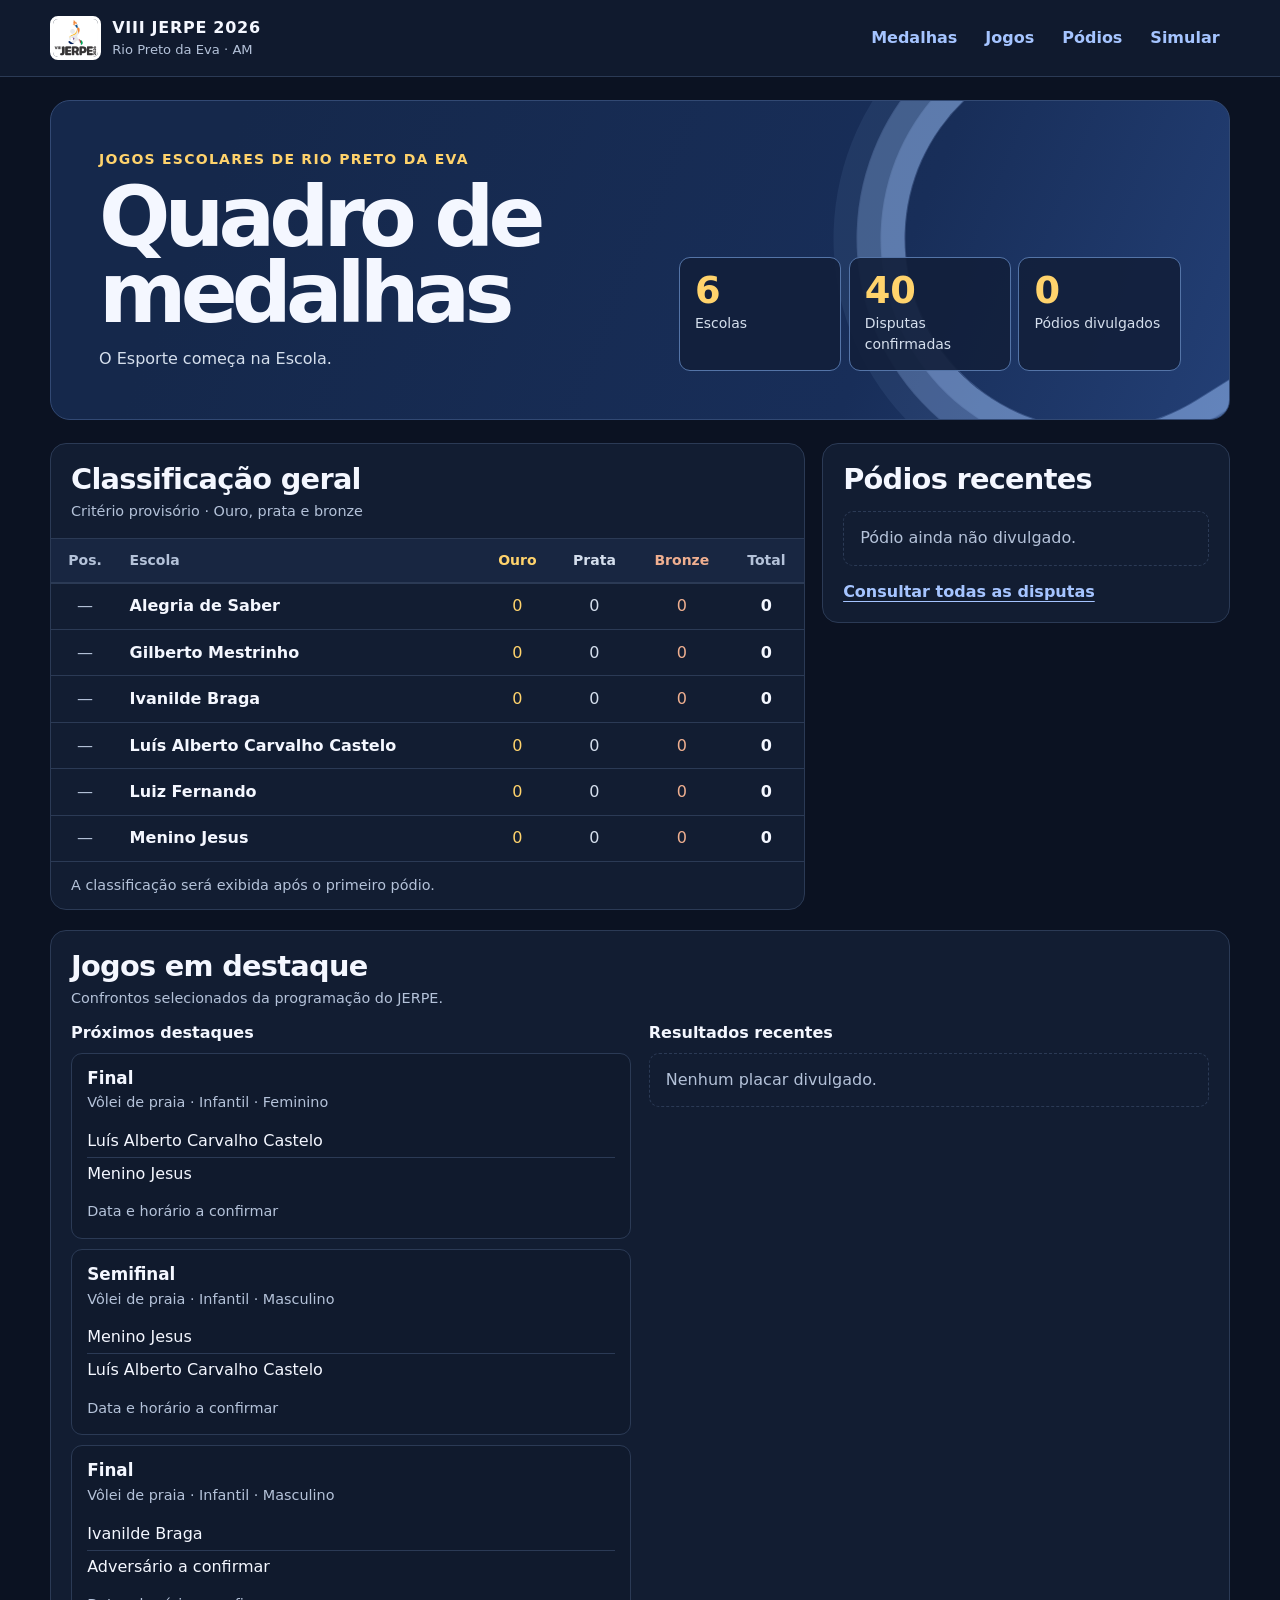
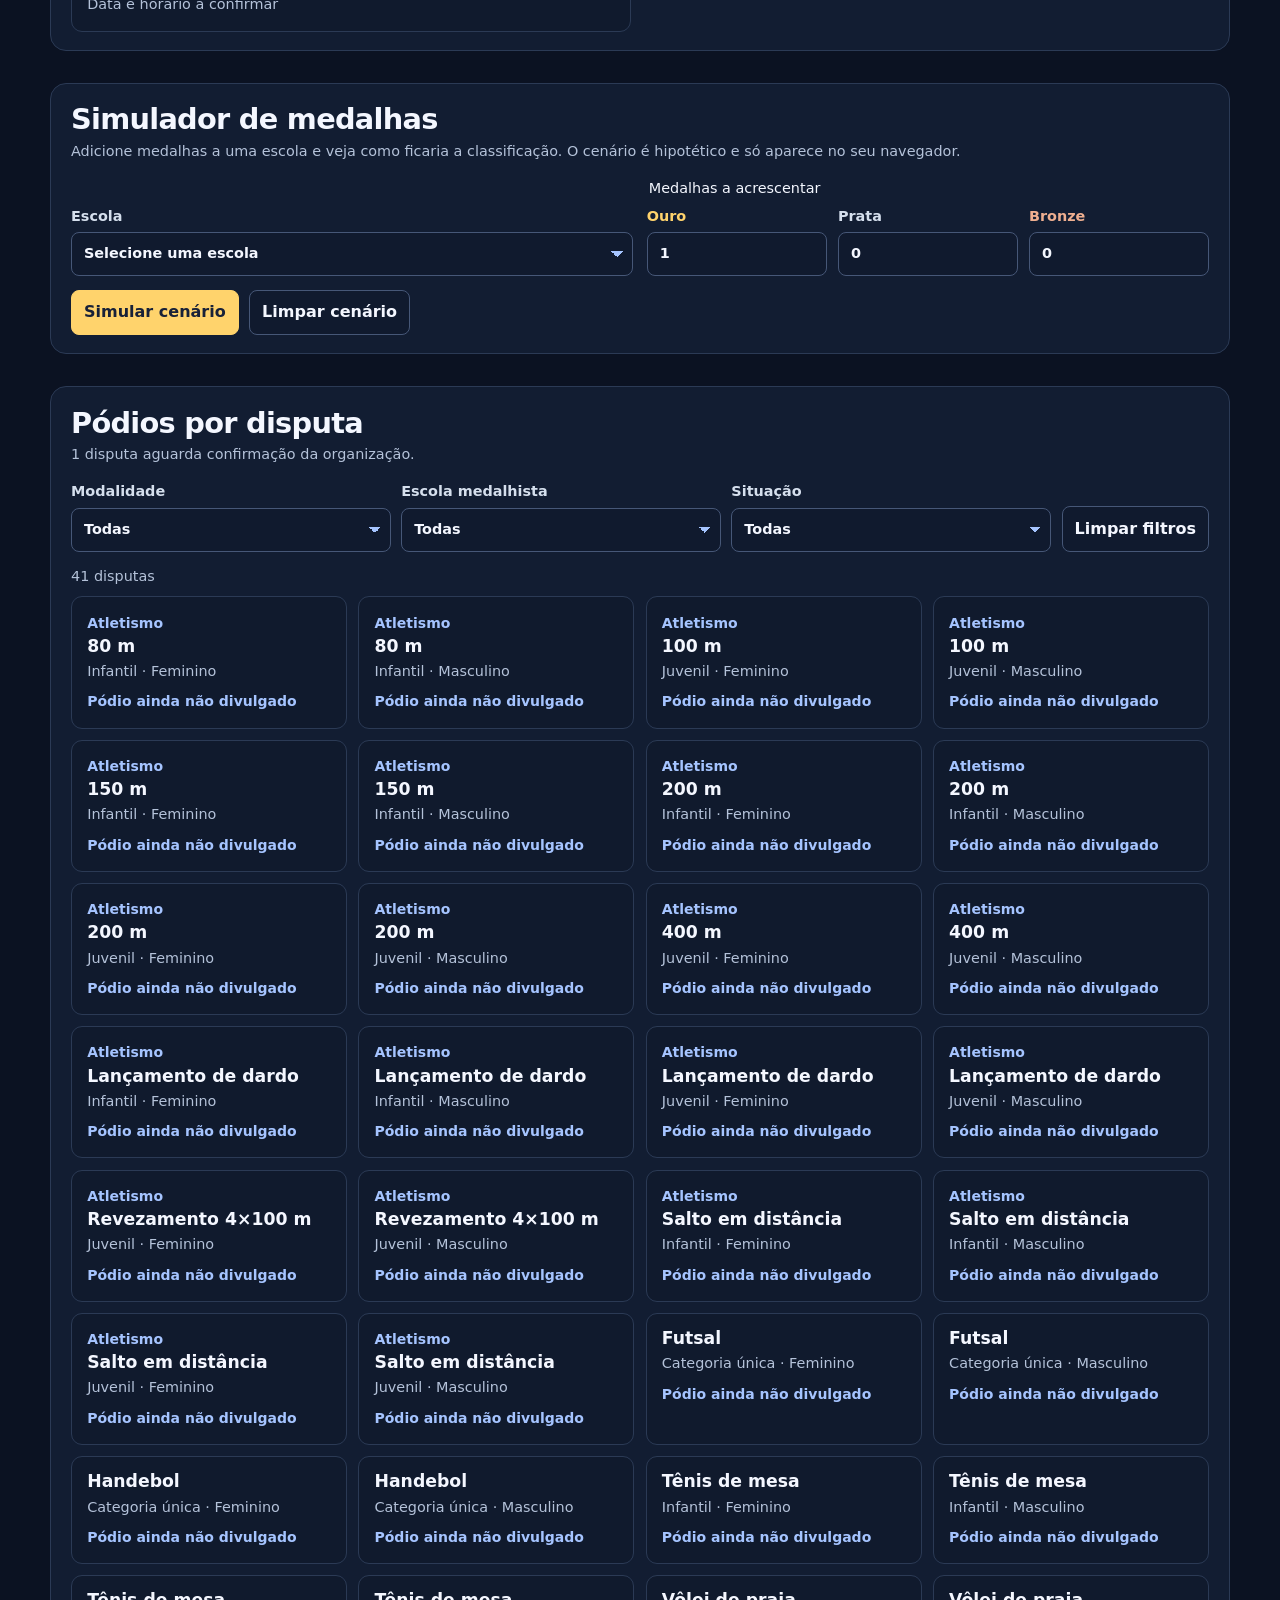
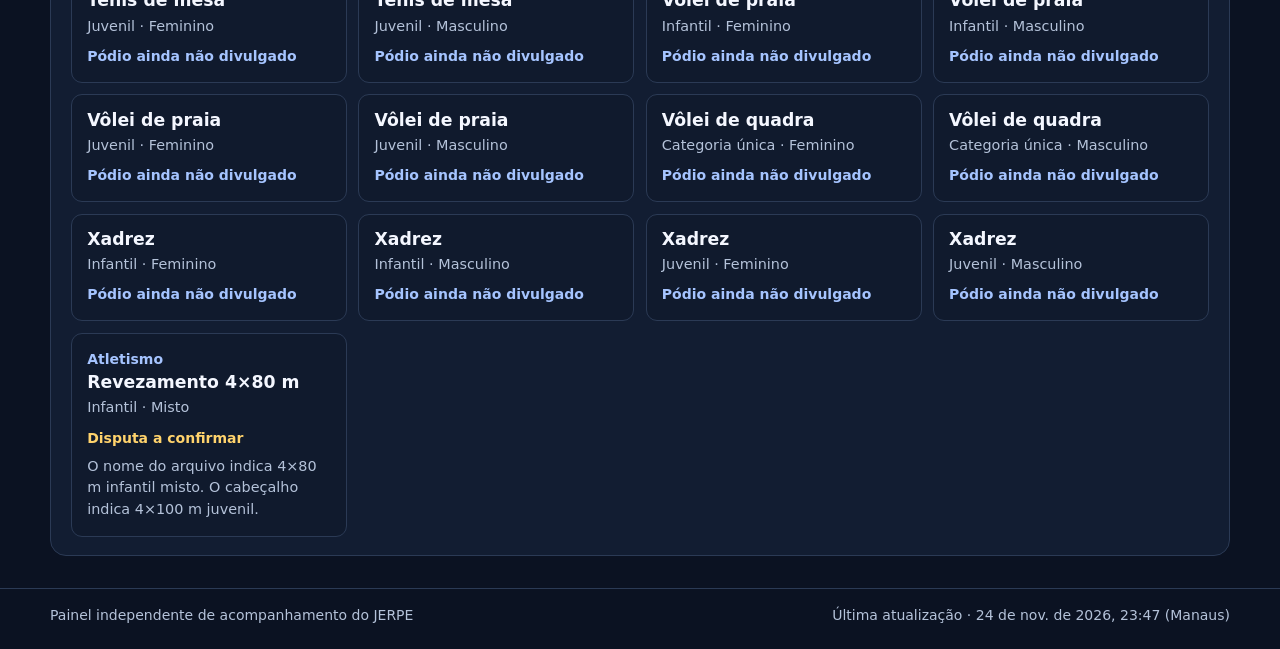
==== docs/index.html @ 001c0999 "Publica a estrutura inicial do JERPE 2026" ====
<!doctype html>
<html lang="pt-BR">
<head>
  <meta charset="utf-8">
  <meta name="viewport" content="width=device-width, initial-scale=1">
  <meta name="description" content="Medalhas, pódios, jogos em destaque e cenários dos Jogos Escolares de Rio Preto da Eva.">
  <meta name="theme-color" content="#101a32">
  <title>VIII JERPE 2026 | Quadro de medalhas</title>
  <link rel="icon" href="./imagens/identidade/jerpe-2026.png">
  <link rel="stylesheet" href="./css/site.css">
  <script type="module" src="./js/painel.mjs"></script>
</head>
<body>
  <a class="skip" href="#conteudo">Ir para o conteúdo</a>
  <header class="topo">
    <div class="largura barra">
      <a class="marca" href="./" aria-label="JERPE 2026, início">
        <img src="./imagens/identidade/jerpe-2026.png" alt="" width="354" height="303">
        <span><strong>VIII JERPE 2026</strong><small>Rio Preto da Eva · AM</small></span>
      </a>
      <nav aria-label="Navegação principal">
        <a href="#medalhas">Medalhas</a>
        <a href="#jogos">Jogos</a>
        <a href="#podios">Pódios</a>
        <a href="#simulador">Simular</a>
      </nav>
    </div>
  </header>
  <main id="conteudo" class="largura">
    <section class="hero" aria-labelledby="titulo">
      <div class="hero-texto">
        <p class="sobretitulo">Jogos Escolares de Rio Preto da Eva</p>
        <h1 id="titulo">Quadro de<br>medalhas</h1>
        <p class="slogan">O Esporte começa na Escola.</p>
      </div>
      <dl class="resumo" id="resumo" hidden>
        <div><dt>Escolas</dt><dd id="total-escolas"></dd></div>
        <div><dt>Disputas confirmadas</dt><dd id="total-confirmadas"></dd></div>
        <div><dt>Pódios divulgados</dt><dd id="total-podios"></dd></div>
      </dl>
    </section>
    <p class="aviso" id="carregamento" role="status">Carregando o campeonato…</p>
    <noscript><p class="aviso">Ative o JavaScript para consultar os pódios.</p></noscript>
    <div id="painel" hidden>
      <div class="grade">
        <section id="medalhas" class="cartao" aria-labelledby="titulo-medalhas">
          <div class="secao-cabecalho">
            <h2 id="titulo-medalhas">Classificação geral</h2>
            <p id="criterio"></p>
          </div>
          <table>
            <caption class="visualmente-oculto">Quadro de medalhas por escola</caption>
            <thead><tr>
              <th scope="col">Pos.</th><th scope="col">Escola</th>
              <th scope="col" class="ouro">Ouro</th><th scope="col" class="prata">Prata</th>
              <th scope="col" class="bronze">Bronze</th><th scope="col">Total</th>
            </tr></thead>
            <tbody id="classificacao"></tbody>
          </table>
          <p class="nota" id="nota-classificacao"></p>
        </section>
        <section class="cartao recentes" aria-labelledby="titulo-recentes">
          <div class="secao-cabecalho"><h2 id="titulo-recentes">Pódios recentes</h2></div>
          <div id="recentes"></div>
          <a class="link-podios" href="#podios">Consultar todas as disputas</a>
        </section>
      </div>
      <section id="jogos" class="cartao catalogo" aria-labelledby="titulo-jogos">
        <div class="secao-cabecalho">
          <h2 id="titulo-jogos">Jogos em destaque</h2>
          <p>Confrontos selecionados da programação do JERPE.</p>
        </div>
        <div class="lista-jogos">
          <div>
            <h3>Próximos destaques</h3>
            <div id="jogos-proximos" class="grupo-jogos"></div>
          </div>
          <div>
            <h3>Resultados recentes</h3>
            <div id="jogos-resultados" class="grupo-jogos"></div>
          </div>
          <div id="jogos-sem-resultado" hidden>
            <h3>Aguardando resultado</h3>
            <div id="jogos-pendentes" class="grupo-jogos"></div>
          </div>
        </div>
      </section>
      <section id="simulador" class="cartao catalogo" aria-labelledby="titulo-simulador">
        <div class="secao-cabecalho">
          <h2 id="titulo-simulador">Simulador de medalhas</h2>
          <p>Adicione medalhas a uma escola e veja como ficaria a classificação. O cenário é hipotético e só aparece no seu navegador.</p>
        </div>
        <form id="form-simulacao" class="form-simulacao">
          <label>Escola<select name="escola" id="escola-simulacao" required><option value="">Selecione uma escola</option></select></label>
          <fieldset>
            <legend>Medalhas a acrescentar</legend>
            <div class="campos-podio">
              <label class="ouro">Ouro<input type="number" inputmode="numeric" name="ouro" min="0" max="999" step="1" value="1"></label>
              <label class="prata">Prata<input type="number" inputmode="numeric" name="prata" min="0" max="999" step="1" value="0"></label>
              <label class="bronze">Bronze<input type="number" inputmode="numeric" name="bronze" min="0" max="999" step="1" value="0"></label>
            </div>
          </fieldset>
          <div class="acoes">
            <button class="principal" type="submit">Simular cenário</button>
            <button type="reset">Limpar cenário</button>
          </div>
        </form>
        <p id="resumo-simulacao" class="nota" role="status"></p>
        <table id="quadro-simulacao" hidden>
          <caption>Classificação simulada</caption>
          <thead><tr>
            <th scope="col">Pos.</th><th scope="col">Escola</th>
            <th scope="col" class="ouro">Ouro</th><th scope="col" class="prata">Prata</th>
            <th scope="col" class="bronze">Bronze</th><th scope="col">Total</th>
          </tr></thead>
          <tbody id="linhas-simulacao"></tbody>
        </table>
      </section>
      <section id="podios" class="cartao catalogo" aria-labelledby="titulo-podios">
        <div class="secao-cabecalho">
          <h2 id="titulo-podios">Pódios por disputa</h2>
          <p id="nota-disputas"></p>
        </div>
        <form id="filtros" class="filtros">
          <label>Modalidade<select name="modalidade" id="modalidade"><option value="">Todas</option></select></label>
          <label>Escola medalhista<select name="escola" id="escola"><option value="">Todas</option></select></label>
          <label>Situação<select name="status" id="situacao"><option value="">Todas</option></select></label>
          <button type="reset" class="secundario">Limpar filtros</button>
        </form>
        <p id="contagem" class="contagem" role="status"></p>
        <div id="disputas" class="lista-disputas"></div>
      </section>
    </div>
  </main>
  <footer class="rodape">
    <div class="largura">
      <p>Painel independente de acompanhamento do JERPE</p>
      <p id="atualizacao"></p>
    </div>
  </footer>
</body>
</html>
---- docs/css/site.css ----
:root {
  color-scheme: dark;
  --fundo: #0b1222;
  --superficie: #121d32;
  --superficie-2: #182641;
  --contorno: #2b3a55;
  --texto: #f4f7ff;
  --suave: #b4c2d9;
  --azul: #a5c4ff;
  --ouro: #ffd36c;
  --prata: #d5dfed;
  --bronze: #efaf90;
  --verde: #86e5b6;
  font-family: "Segoe UI", system-ui, sans-serif;
  background: var(--fundo);
  color: var(--texto);
  line-height: 1.5;
}
*, *::before, *::after { box-sizing: border-box; }
body { margin: 0; }
[hidden] { display: none !important; }
a { color: var(--azul); text-underline-offset: .24em; }
button, input, select { font: inherit; }
button, select, input { max-width: 100%; }
button, select, input[type="file"]::file-selector-button { cursor: pointer; }
:focus-visible { outline: 3px solid var(--ouro); outline-offset: 3px; }
section[id] { scroll-margin-top: 1rem; }
h1, h2, h3, h4, p, dl, dd { margin: 0; }
h1, h2, h3, h4 { line-height: 1.12; }
.largura { width: min(100% - 2rem, 1180px); margin-inline: auto; }
.visualmente-oculto, .skip:not(:focus) {
  position: absolute;
  width: 1px;
  height: 1px;
  overflow: hidden;
  clip-path: inset(50%);
  white-space: nowrap;
}
.skip:focus { position: fixed; z-index: 3; padding: .7rem; background: var(--fundo); }
.topo { background: #101a2e; border-bottom: 1px solid var(--contorno); }
.barra, .rodape > div { display: flex; align-items: center; justify-content: space-between; gap: 1rem; }
.barra { min-height: 76px; padding-block: .6rem; }
.marca { display: flex; align-items: center; gap: .7rem; color: var(--texto); text-decoration: none; }
.marca img { width: 51px; height: auto; display: block; border: 3px solid white; border-radius: 8px; }
.marca strong, .marca small { display: block; }
.marca strong { font-size: 1rem; letter-spacing: .045em; }
.marca small { color: var(--suave); font-size: .82rem; }
nav { display: flex; gap: .45rem; }
nav a { border-radius: 8px; padding: .5rem .65rem; font-weight: 650; text-decoration: none; }
nav a:hover { background: var(--superficie-2); }
.hero {
  position: relative;
  isolation: isolate;
  overflow: hidden;
  display: grid;
  align-items: end;
  gap: 1.7rem;
  min-height: 316px;
  margin-block: 1.45rem;
  padding: clamp(1.25rem, 4vw, 3rem);
  border: 1px solid #324973;
  border-radius: 20px;
  background: linear-gradient(112deg, #15284b 15%, #182e59 70%, #233f75);
}
.hero::before {
  content: "";
  position: absolute;
  z-index: -1;
  inset: -90px -185px auto auto;
  width: 520px;
  height: 382px;
  transform: rotate(-32deg);
  border: 1px solid #a5c4ff35;
  border-radius: 210px;
  box-shadow: 0 0 0 23px #a5c4ff13, 0 0 0 24px #a5c4ff35,
    0 0 0 47px #a5c4ff13, 0 0 0 48px #a5c4ff35, 0 0 0 71px #a5c4ff13;
  pointer-events: none;
}
.sobretitulo { color: var(--ouro); font-size: .875rem; font-weight: 750; letter-spacing: .09em; text-transform: uppercase; }
.hero h1 { margin-top: .55rem; font-size: clamp(2.9rem, 7vw, 5.25rem); line-height: .91; letter-spacing: -.07em; }
.slogan { margin-top: .95rem; color: var(--prata); }
.resumo { display: grid; grid-template-columns: repeat(3, minmax(0, 1fr)); gap: .45rem; }
.resumo > div {
  display: flex; flex-direction: column-reverse; justify-content: start; gap: .2rem;
  padding: .65rem; border: 1px solid #5474a7; border-radius: 11px; background: #121f3be8;
}
.resumo dd { color: var(--ouro); font-size: clamp(1.45rem, 3vw, 2.3rem); font-weight: 760; line-height: 1; }
.resumo dt { color: var(--prata); font-size: .875rem; }
.grade { display: grid; gap: 1.1rem; }
.cartao { min-width: 0; border: 1px solid var(--contorno); border-radius: 16px; background: var(--superficie); }
.secao-cabecalho { padding: 1.2rem 1.25rem .95rem; }
h2 { font-size: clamp(1.35rem, 2.5vw, 1.8rem); letter-spacing: -.025em; }
.secao-cabecalho p, .contexto, .observacao, .nota, .contagem { color: var(--suave); font-size: .9rem; }
.secao-cabecalho p { margin-top: .35rem; }
table { width: 100%; border-collapse: collapse; font-variant-numeric: tabular-nums; }
thead { background: var(--superficie-2); }
tr { border-block: 1px solid var(--contorno); }
th, td { padding: .67rem .38rem; text-align: center; }
th:nth-child(2), tbody th { text-align: left; }
thead th { color: var(--suave); font-size: .875rem; }
tbody th { font-weight: 650; }
tbody tr:hover { background: #182641; }
.posicao { color: var(--suave); }
.total { font-weight: 750; }
.ouro { color: var(--ouro); }
.prata { color: var(--prata); }
.bronze { color: var(--bronze); }
.nota { padding: .8rem 1.25rem; }
.recentes { display: flex; flex-direction: column; align-self: start; }
.recentes > :nth-child(2) { padding: 0 1.25rem .9rem; }
.link-podios { margin: 0 1.25rem 1.15rem; align-self: start; font-weight: 650; }
.vazio, .aviso { padding: .9rem 1rem; border: 1px dashed var(--contorno); border-radius: 10px; color: var(--suave); }
.recente { padding: .8rem 0; border-top: 1px solid var(--contorno); }
.recente h3, .disputa h3 { font-size: 1.08rem; overflow-wrap: anywhere; }
.catalogo { margin-block: 1.2rem 2rem; padding-bottom: 1.15rem; }
.filtros {
  display: grid; align-items: end; gap: .65rem; grid-template-columns: repeat(2, minmax(0, 1fr));
  margin-inline: 1.25rem;
}
label { display: grid; gap: .3rem; color: var(--prata); font-size: .9rem; font-weight: 640; }
select, input:not([type="hidden"]), button {
  min-height: 44px;
  border: 1px solid #465777;
  border-radius: 8px;
  padding: .6rem .75rem;
  background: #101a2e;
  color: var(--texto);
}
select {
  width: 100%;
  appearance: none;
  padding-right: 1.95rem;
  background:
    linear-gradient(45deg, transparent 50%, var(--azul) 50%) right 15px center/6px 6px no-repeat,
    linear-gradient(135deg, var(--azul) 50%, transparent 50%) right 9px center/6px 6px no-repeat,
    #101a2e;
}
button { font-weight: 700; }
button:hover:not(:disabled) { background: #263c63; }
button:disabled { cursor: default; opacity: .55; }
.principal { background: var(--ouro); color: #182138; border-color: var(--ouro); }
.principal:hover:not(:disabled) { background: #ffe2a1; }
.contagem { margin: .9rem 1.25rem .55rem; }
.lista-disputas {
  display: grid; gap: .7rem; grid-template-columns: repeat(auto-fit, minmax(min(100%, 235px), 1fr));
  margin-inline: 1.25rem;
}
.disputa { padding: .95rem; border: 1px solid var(--contorno); border-radius: 11px; background: #101a2d; }
.modalidade { color: var(--azul); font-size: .875rem; font-weight: 650; margin-bottom: .2rem; }
.contexto { margin-top: .3rem; }
.estado { margin-top: .55rem; color: var(--azul); font-weight: 650; font-size: .875rem; }
.estado.a-confirmar { color: var(--ouro); }
.estado.divulgado { color: var(--verde); }
.estado.cancelado { color: var(--suave); }
.observacao { margin-top: .45rem; }
.lista-medalhas { padding: 0; margin: .65rem 0 0; list-style: none; }
.lista-medalhas li { display: flex; align-items: baseline; gap: .45rem; margin-top: .3rem; overflow-wrap: anywhere; }
.medalha { font-weight: 750; flex: 0 0 1.5rem; }
.lista-jogos {
  display: grid; gap: 1.1rem; grid-template-columns: repeat(auto-fit, minmax(min(100%, 280px), 1fr));
  margin-inline: 1.25rem;
}
.lista-jogos h3 { font-size: 1rem; margin-bottom: .65rem; }
.grupo-jogos { display: grid; gap: .6rem; }
.jogo h4 { font-size: 1.05rem; }
.lados-jogo { list-style: none; padding: 0; margin: .7rem 0; }
.lados-jogo li { display: flex; justify-content: space-between; gap: .75rem; padding: .25rem 0; }
.lados-jogo li + li { border-top: 1px solid var(--contorno); }
.placar { color: var(--ouro); font-variant-numeric: tabular-nums; }
.form-simulacao { padding-inline: 1.25rem; display: grid; gap: .85rem; }
.form-simulacao fieldset { border: 0; padding: 0; min-width: 0; margin: 0; }
.form-simulacao legend { margin-bottom: .4rem; font-size: .9rem; }
.form-simulacao .campos-podio { grid-template-columns: repeat(3, minmax(0, 1fr)); }
.form-simulacao input, .campos-jogo input { width: 100%; min-width: 0; }
.form-simulacao .acoes { margin: 0; }
#resumo-simulacao:empty { padding: 0; }
#quadro-simulacao caption { text-align: left; padding: .55rem 1.25rem; color: var(--suave); }
.escola-simulada, tbody .escola-simulada:hover { background: #24385b; }
.rodape { padding-block: 1rem 1.4rem; border-top: 1px solid var(--contorno); color: var(--suave); font-size: .875rem; }
.rodape > div { flex-wrap: wrap; }
.editor { max-width: 850px; margin-block: 1.5rem 2.5rem; }
.editor .cartao { margin-block: 1rem; padding: 1.25rem; }
.editor h1 { font-size: clamp(2rem, 6vw, 3.4rem); letter-spacing: -.05em; }
.editor h2 { margin-bottom: .7rem; }
.editor p { margin-block: .55rem; }
.editor .aviso { white-space: pre-wrap; overflow-wrap: anywhere; }
.editor .aviso.erro { color: #ffb9b9; }
.editor .aviso.ok { color: var(--verde); }
.editor label { margin-bottom: .7rem; }
.editor fieldset { padding: 0; border: 0; margin: .6rem 0; min-width: 0; }
.editor legend { margin-bottom: .5rem; font-weight: 700; }
.acoes { display: flex; gap: .65rem; flex-wrap: wrap; align-items: center; margin-block: .65rem; }
.campos-podio { display: grid; gap: .7rem; }
.campos-jogo { display: grid; grid-template-columns: minmax(0, 1fr); gap: .2rem .9rem; margin-top: .85rem; }
input[type="file"] { width: 100%; }
.editor .contexto { margin-bottom: .8rem; }
@media (min-width: 650px) {
  .hero { grid-template-columns: 1.1fr 1fr; }
  .resumo > div { padding: .95rem; }
  .filtros { grid-template-columns: 1fr 1fr 1fr auto; }
  .campos-podio { grid-template-columns: repeat(3, minmax(0, 1fr)); }
  .campos-jogo { grid-template-columns: repeat(2, minmax(0, 1fr)); }
  .campo-local { grid-column: 1 / -1; }
  .form-simulacao { grid-template-columns: 1fr 1fr; align-items: end; }
  .form-simulacao .acoes { grid-column: 1 / -1; }
}
@media (min-width: 890px) {
  .grade { grid-template-columns: 1.85fr 1fr; }
  th, td { padding-inline: .65rem; }
}
@media (max-width: 385px) {
  .largura { width: calc(100% - 1rem); }
  .barra { gap: .5rem; }
  .marca { gap: .42rem; }
  .marca img { width: 40px; }
  .marca strong { font-size: .875rem; letter-spacing: .02em; }
  .marca small { font-size: .75rem; }
  nav { gap: .1rem; }
  nav a { padding-inline: .32rem; font-size: .875rem; }
  th, td { padding-inline: .23rem; }
  .filtros { grid-template-columns: 1fr; }
}
@media (max-width: 550px) {
  .barra { flex-wrap: wrap; gap: .35rem; }
  .barra nav { flex-wrap: wrap; }
}
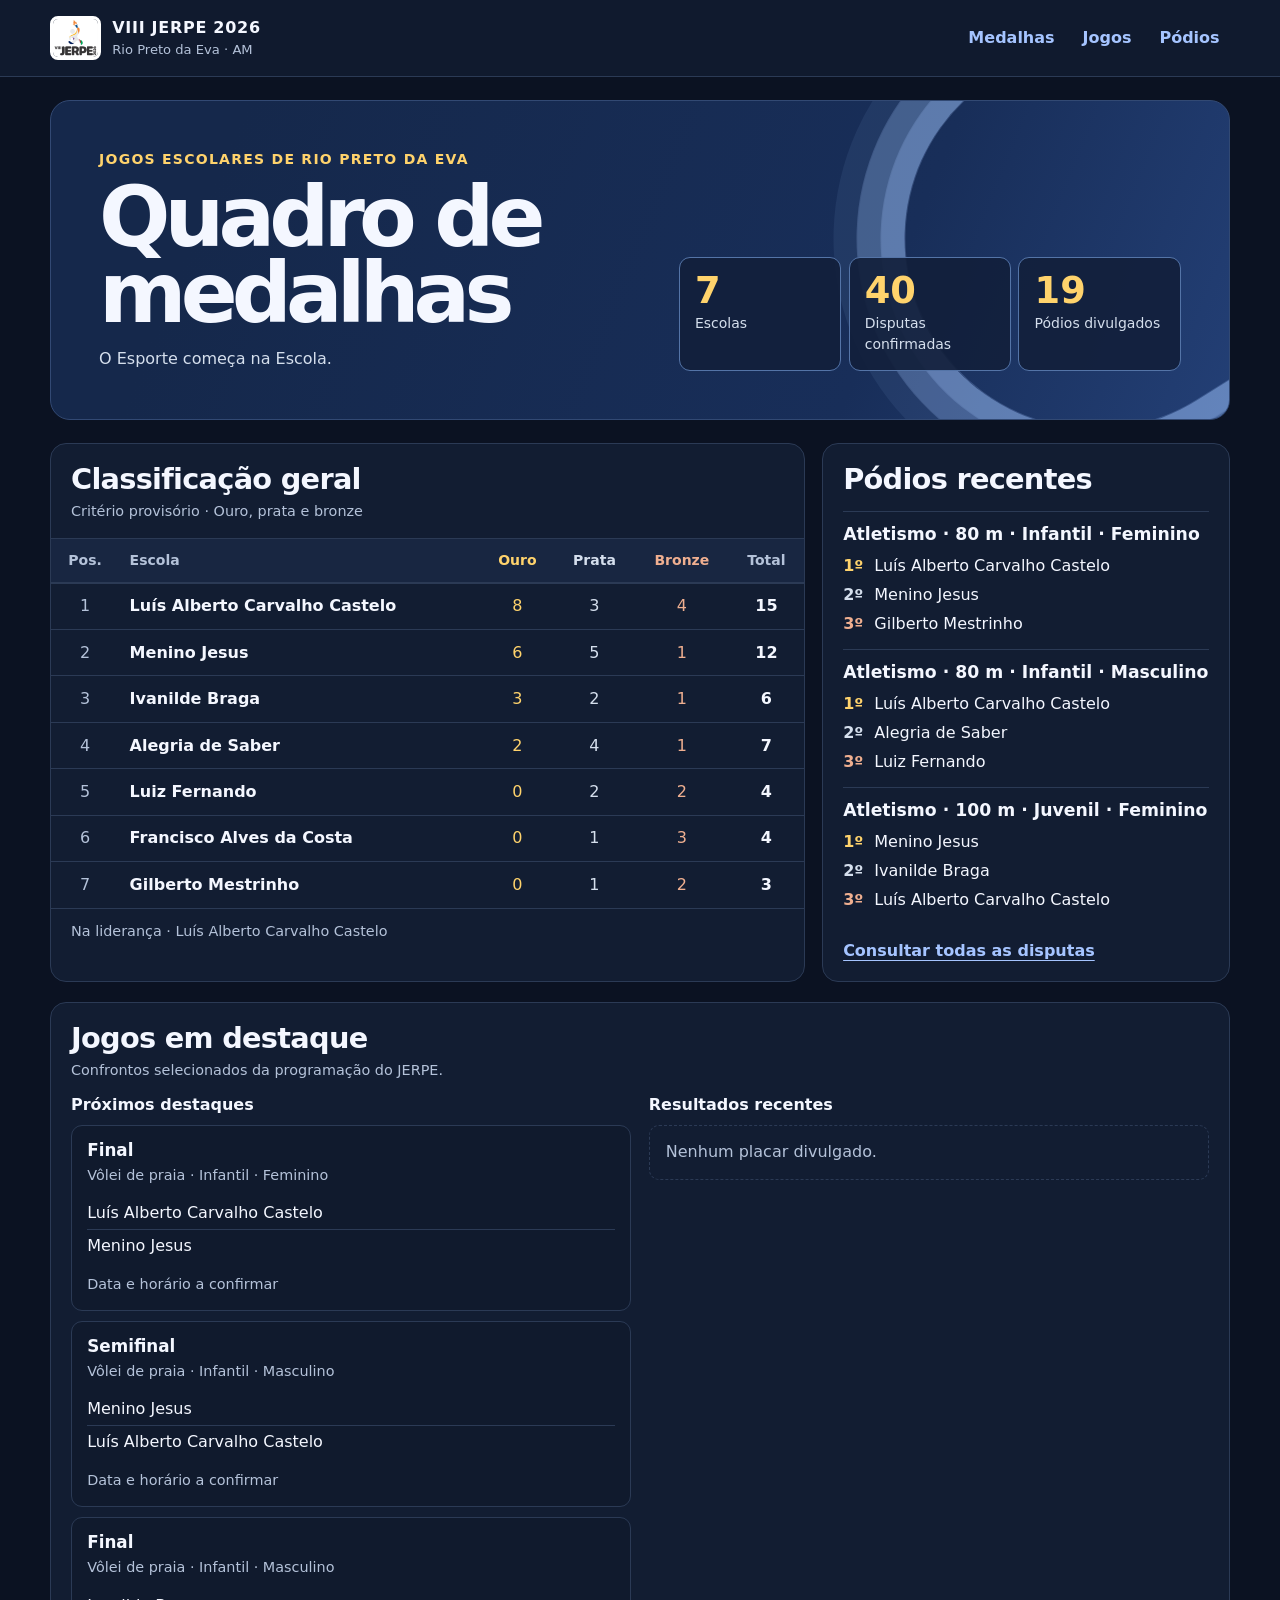
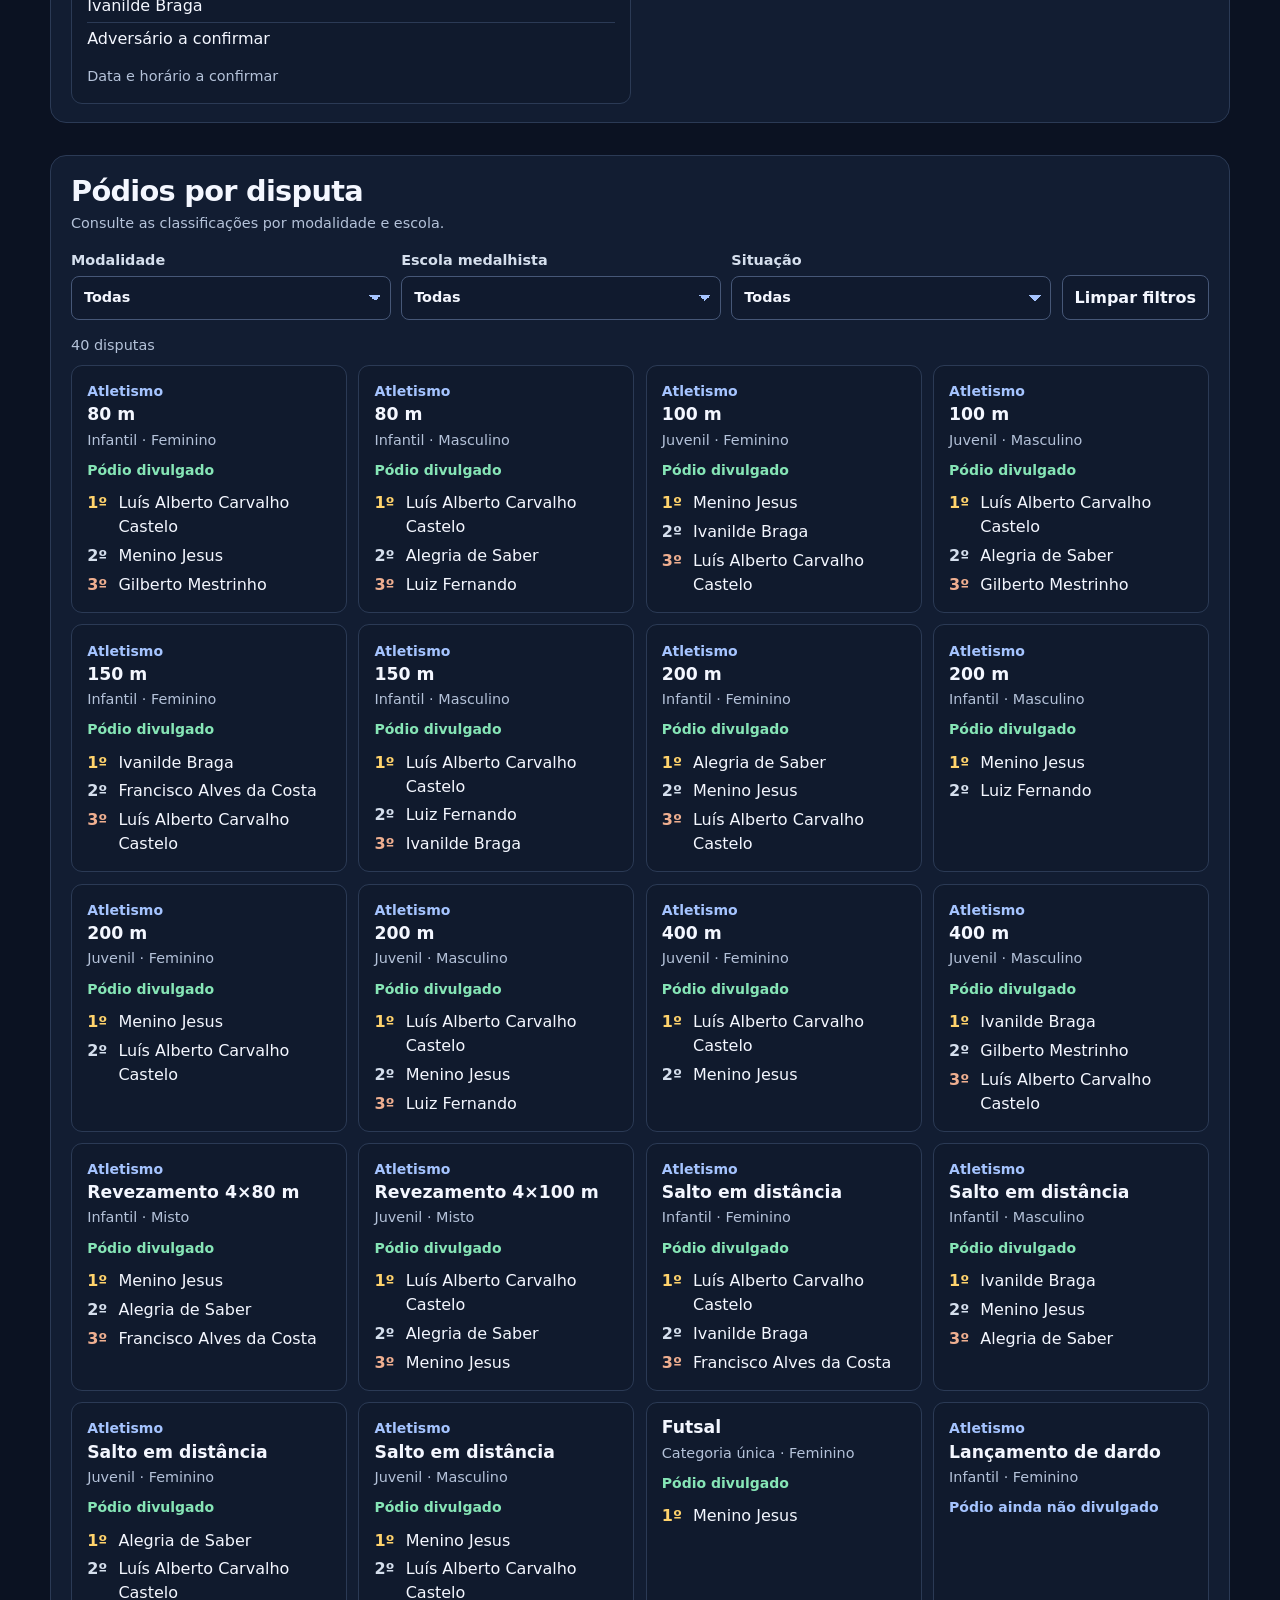
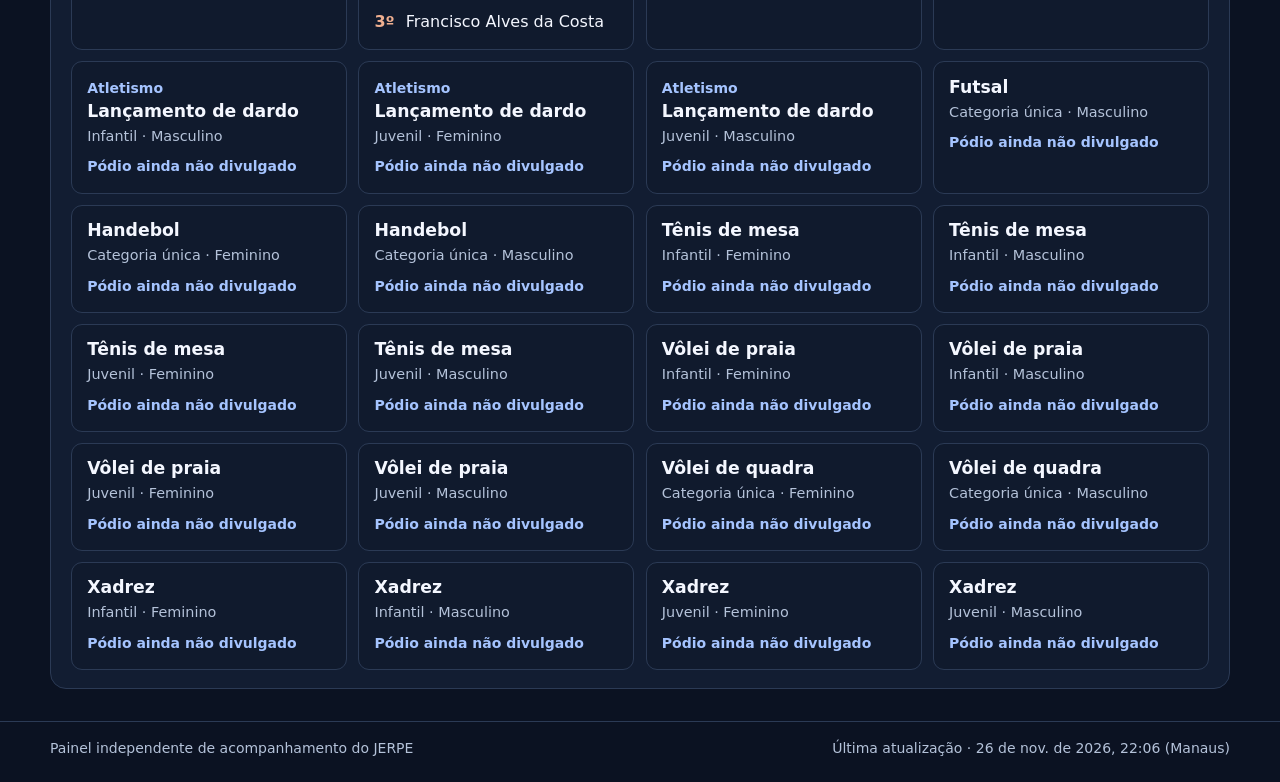
==== commit 5e9b15b9: "Remove simulador de medalhas do painel" ====
--- a/docs/index.html
+++ b/docs/index.html
@@ -3,7 +3,7 @@
 <head>
   <meta charset="utf-8">
   <meta name="viewport" content="width=device-width, initial-scale=1">
-  <meta name="description" content="Medalhas, pódios, jogos em destaque e cenários dos Jogos Escolares de Rio Preto da Eva.">
+  <meta name="description" content="Medalhas, pódios e jogos em destaque dos Jogos Escolares de Rio Preto da Eva.">
   <meta name="theme-color" content="#101a32">
   <title>VIII JERPE 2026 | Quadro de medalhas</title>
   <link rel="icon" href="./imagens/identidade/jerpe-2026.png">
@@ -22,7 +22,6 @@
         <a href="#medalhas">Medalhas</a>
         <a href="#jogos">Jogos</a>
         <a href="#podios">Pódios</a>
-        <a href="#simulador">Simular</a>
       </nav>
     </div>
   </header>
@@ -85,37 +84,6 @@
           </div>
         </div>
       </section>
-      <section id="simulador" class="cartao catalogo" aria-labelledby="titulo-simulador">
-        <div class="secao-cabecalho">
-          <h2 id="titulo-simulador">Simulador de medalhas</h2>
-          <p>Adicione medalhas a uma escola e veja como ficaria a classificação. O cenário é hipotético e só aparece no seu navegador.</p>
-        </div>
-        <form id="form-simulacao" class="form-simulacao">
-          <label>Escola<select name="escola" id="escola-simulacao" required><option value="">Selecione uma escola</option></select></label>
-          <fieldset>
-            <legend>Medalhas a acrescentar</legend>
-            <div class="campos-podio">
-              <label class="ouro">Ouro<input type="number" inputmode="numeric" name="ouro" min="0" max="999" step="1" value="1"></label>
-              <label class="prata">Prata<input type="number" inputmode="numeric" name="prata" min="0" max="999" step="1" value="0"></label>
-              <label class="bronze">Bronze<input type="number" inputmode="numeric" name="bronze" min="0" max="999" step="1" value="0"></label>
-            </div>
-          </fieldset>
-          <div class="acoes">
-            <button class="principal" type="submit">Simular cenário</button>
-            <button type="reset">Limpar cenário</button>
-          </div>
-        </form>
-        <p id="resumo-simulacao" class="nota" role="status"></p>
-        <table id="quadro-simulacao" hidden>
-          <caption>Classificação simulada</caption>
-          <thead><tr>
-            <th scope="col">Pos.</th><th scope="col">Escola</th>
-            <th scope="col" class="ouro">Ouro</th><th scope="col" class="prata">Prata</th>
-            <th scope="col" class="bronze">Bronze</th><th scope="col">Total</th>
-          </tr></thead>
-          <tbody id="linhas-simulacao"></tbody>
-        </table>
-      </section>
       <section id="podios" class="cartao catalogo" aria-labelledby="titulo-podios">
         <div class="secao-cabecalho">
           <h2 id="titulo-podios">Pódios por disputa</h2>
--- a/docs/css/site.css
+++ b/docs/css/site.css
@@ -167,15 +167,7 @@
 .lados-jogo li { display: flex; justify-content: space-between; gap: .75rem; padding: .25rem 0; }
 .lados-jogo li + li { border-top: 1px solid var(--contorno); }
 .placar { color: var(--ouro); font-variant-numeric: tabular-nums; }
-.form-simulacao { padding-inline: 1.25rem; display: grid; gap: .85rem; }
-.form-simulacao fieldset { border: 0; padding: 0; min-width: 0; margin: 0; }
-.form-simulacao legend { margin-bottom: .4rem; font-size: .9rem; }
-.form-simulacao .campos-podio { grid-template-columns: repeat(3, minmax(0, 1fr)); }
-.form-simulacao input, .campos-jogo input { width: 100%; min-width: 0; }
-.form-simulacao .acoes { margin: 0; }
-#resumo-simulacao:empty { padding: 0; }
-#quadro-simulacao caption { text-align: left; padding: .55rem 1.25rem; color: var(--suave); }
-.escola-simulada, tbody .escola-simulada:hover { background: #24385b; }
+.campos-jogo input { width: 100%; min-width: 0; }
 .rodape { padding-block: 1rem 1.4rem; border-top: 1px solid var(--contorno); color: var(--suave); font-size: .875rem; }
 .rodape > div { flex-wrap: wrap; }
 .editor { max-width: 850px; margin-block: 1.5rem 2.5rem; }
@@ -201,8 +193,6 @@
   .campos-podio { grid-template-columns: repeat(3, minmax(0, 1fr)); }
   .campos-jogo { grid-template-columns: repeat(2, minmax(0, 1fr)); }
   .campo-local { grid-column: 1 / -1; }
-  .form-simulacao { grid-template-columns: 1fr 1fr; align-items: end; }
-  .form-simulacao .acoes { grid-column: 1 / -1; }
 }
 @media (min-width: 890px) {
   .grade { grid-template-columns: 1.85fr 1fr; }
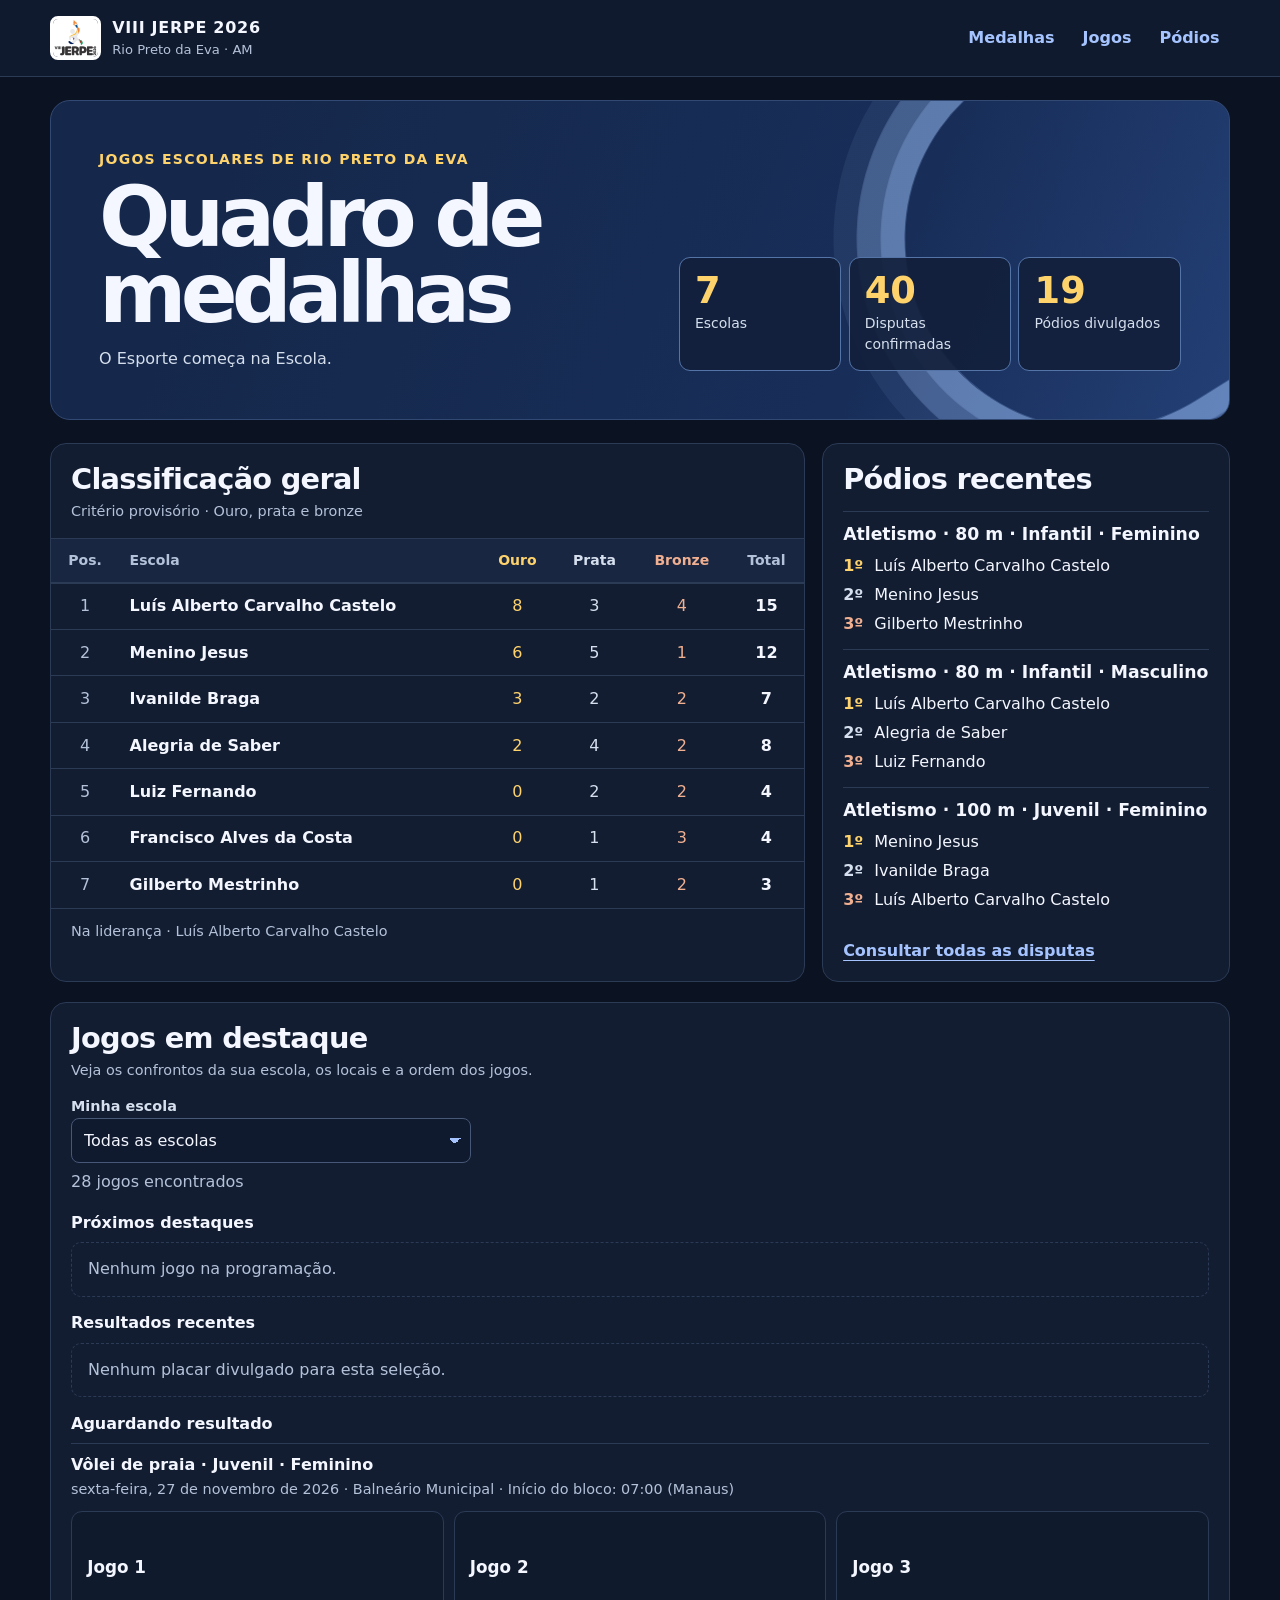
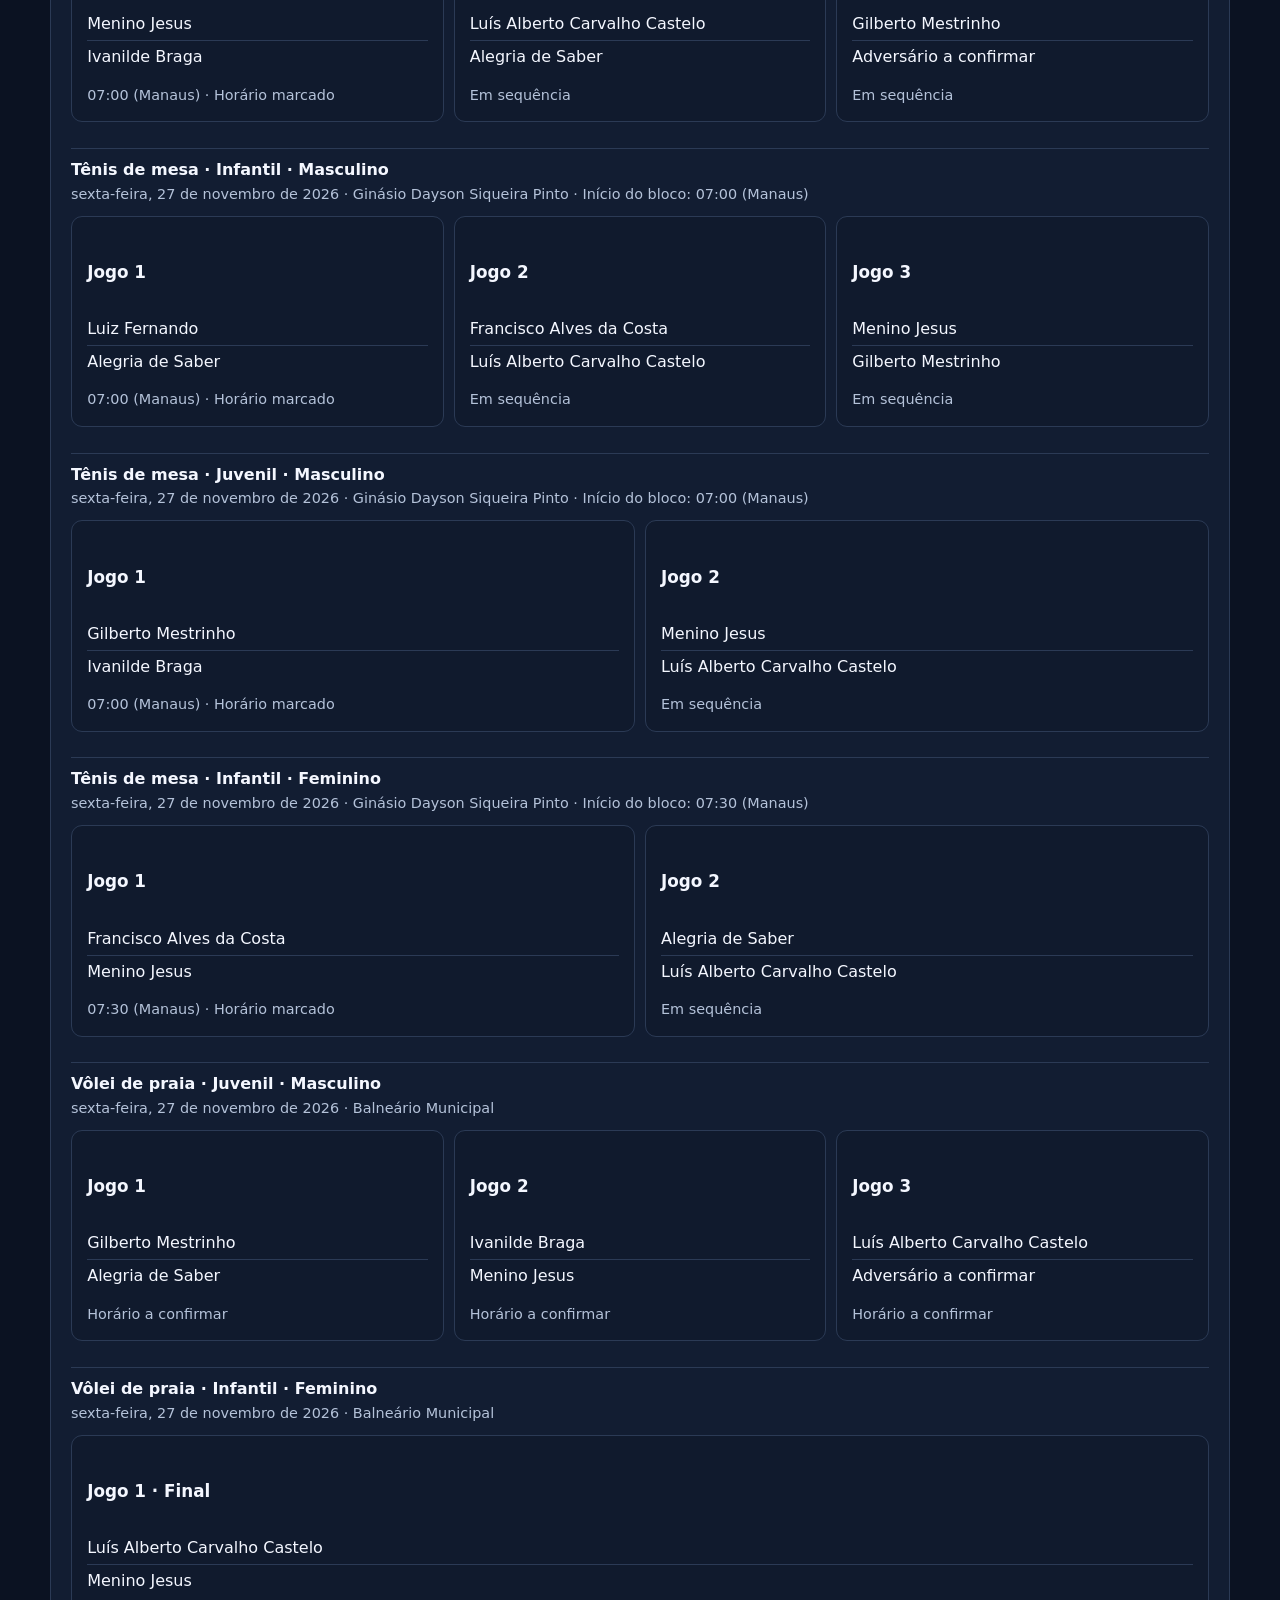
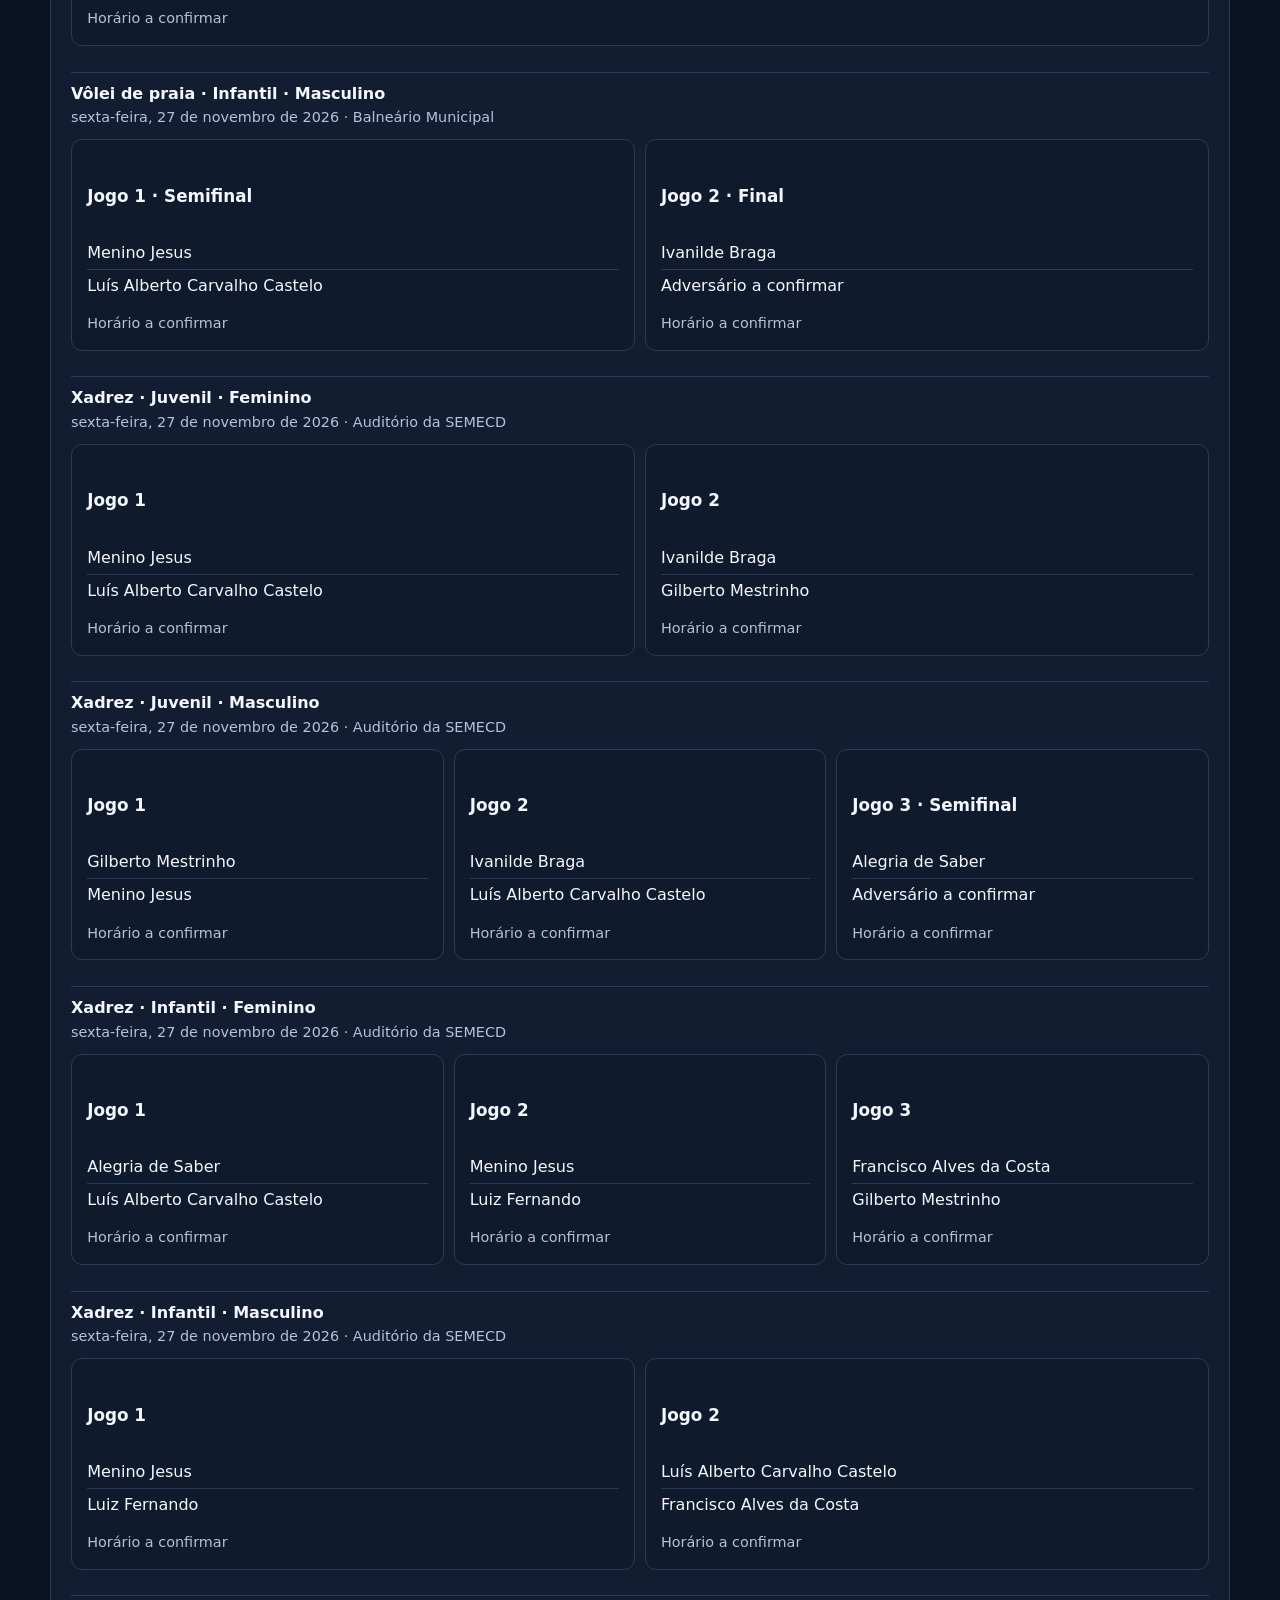
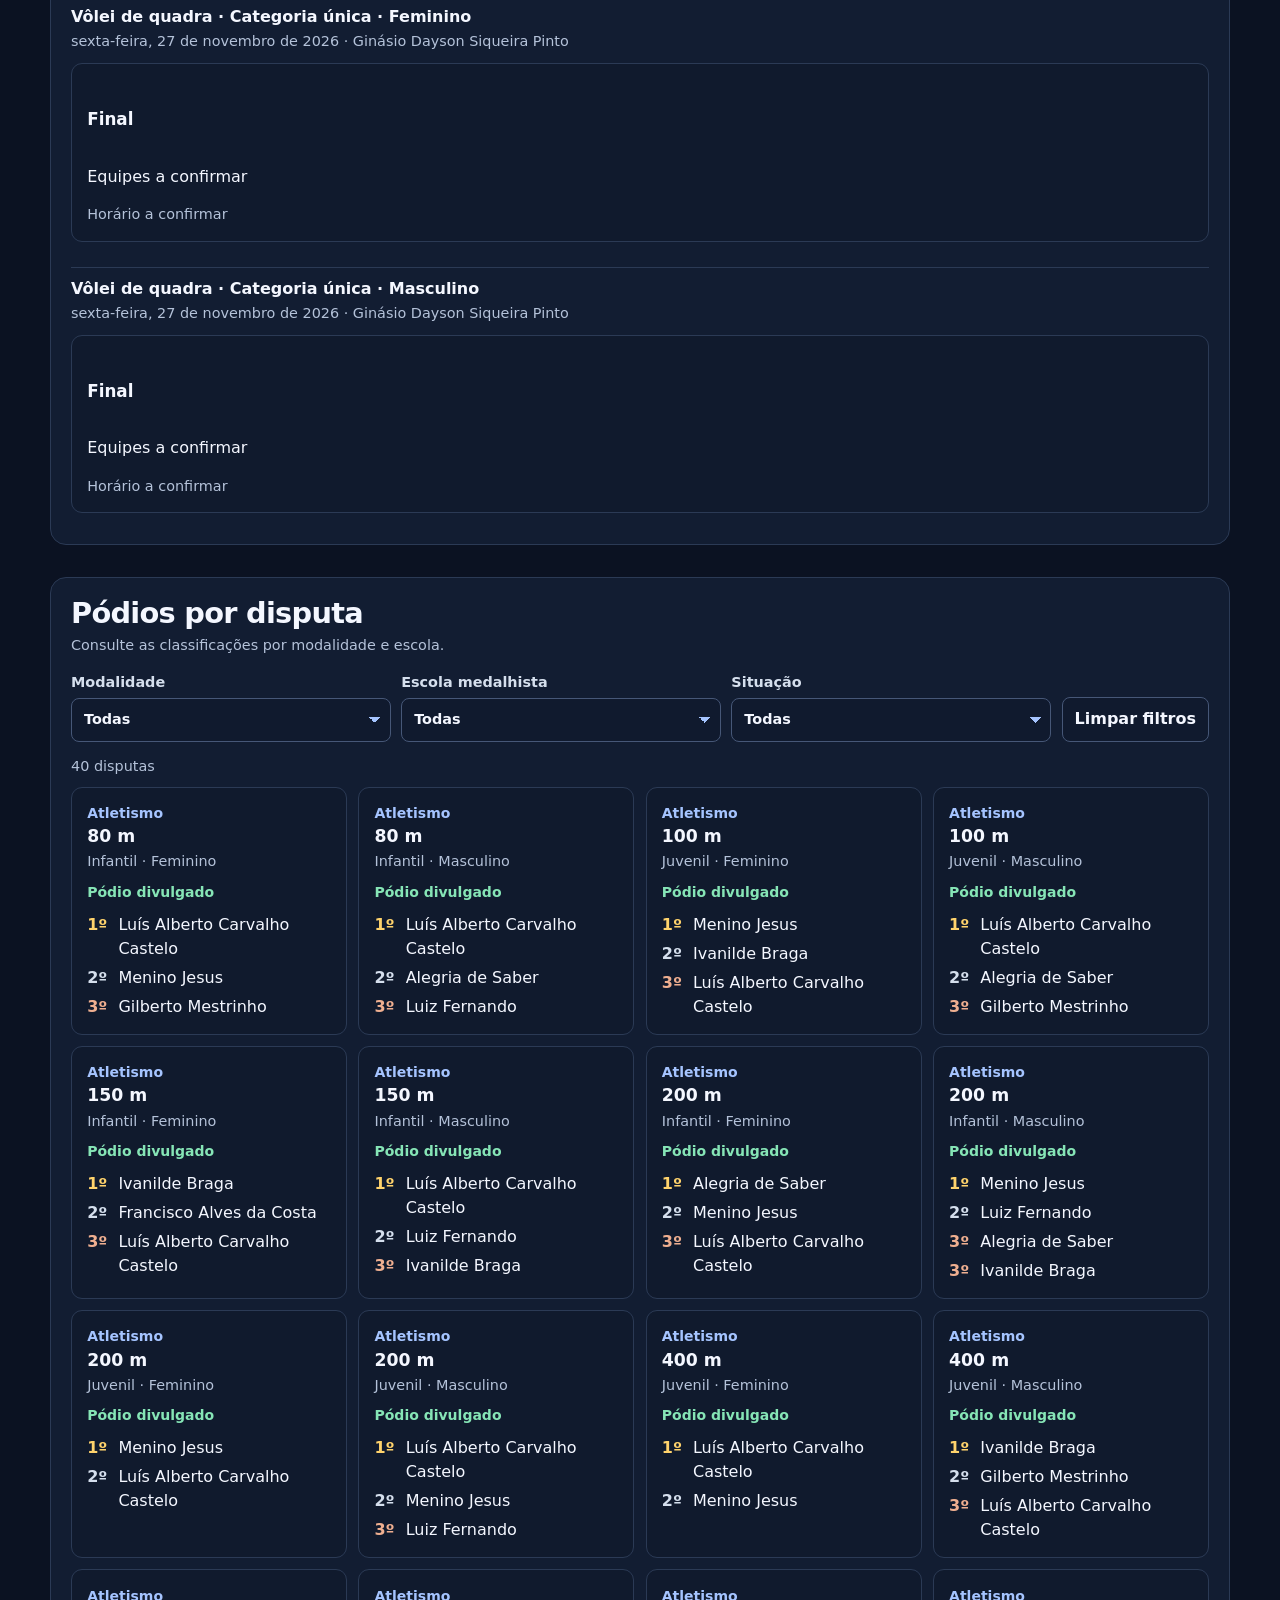
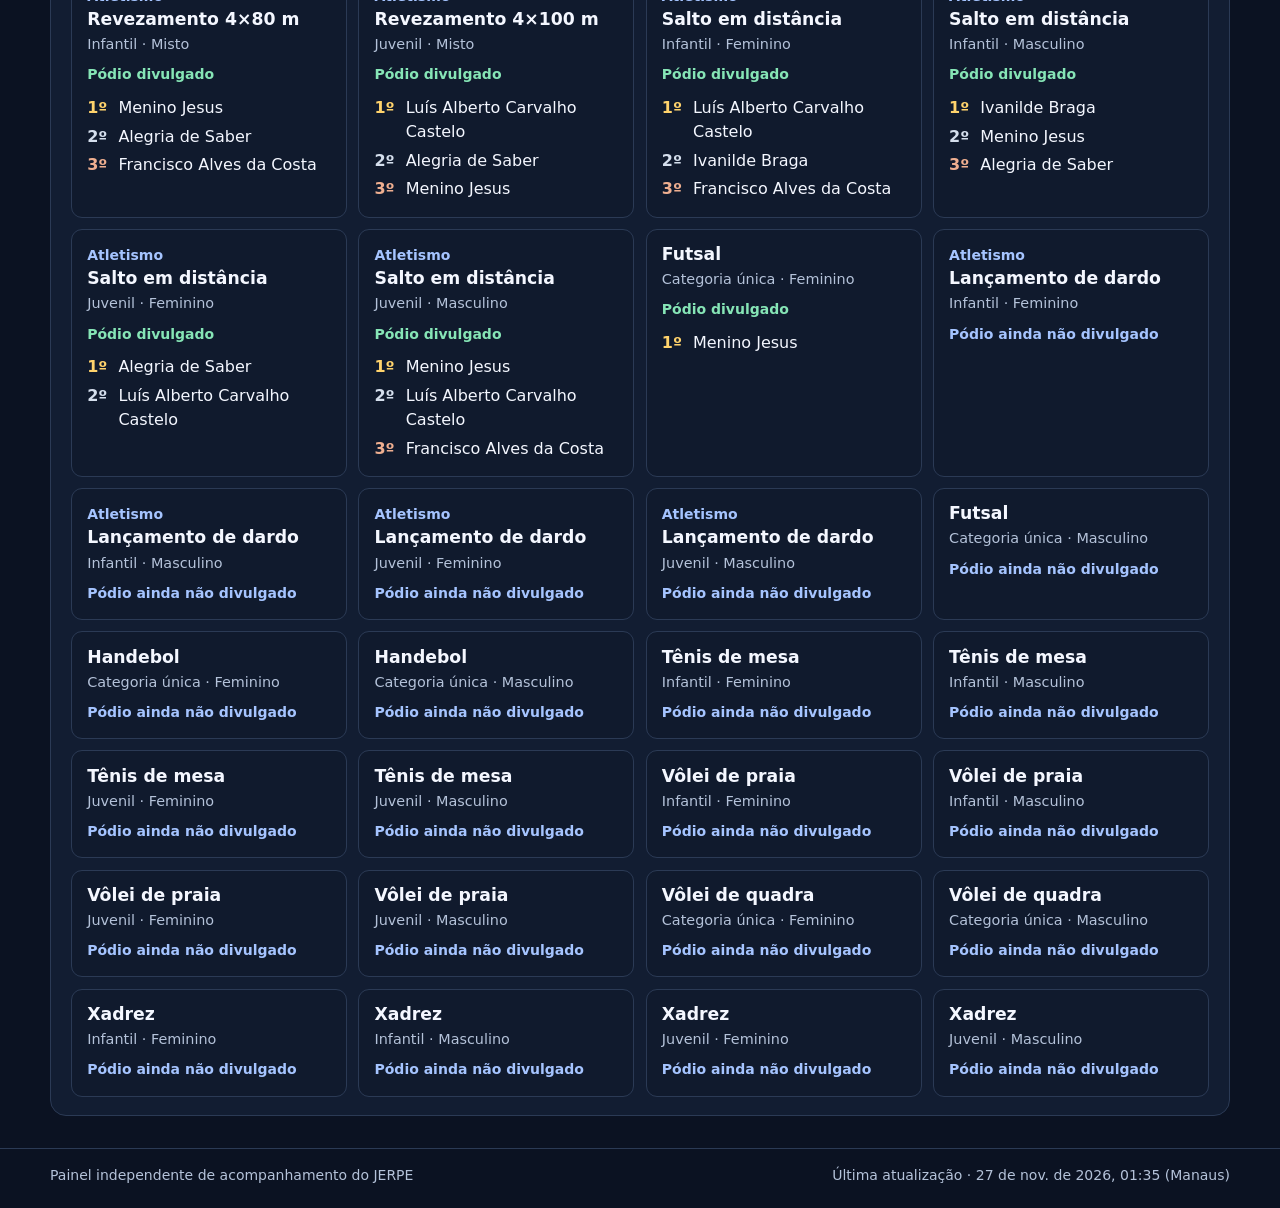
==== commit b8669b69: "Atualiza agenda de 27 de novembro e filtra jogos por escola" ====
--- a/docs/index.html
+++ b/docs/index.html
@@ -67,7 +67,12 @@
       <section id="jogos" class="cartao catalogo" aria-labelledby="titulo-jogos">
         <div class="secao-cabecalho">
           <h2 id="titulo-jogos">Jogos em destaque</h2>
-          <p>Confrontos selecionados da programação do JERPE.</p>
+          <p>Veja os confrontos da sua escola, os locais e a ordem dos jogos.</p>
+        </div>
+        <div class="filtro-jogos">
+          <label for="escola-jogos">Minha escola</label>
+          <select id="escola-jogos"><option value="">Todas as escolas</option></select>
+          <p id="contagem-jogos" class="nota-jogos" role="status"></p>
         </div>
         <div class="lista-jogos">
           <div>
--- a/docs/css/site.css
+++ b/docs/css/site.css
@@ -157,12 +157,20 @@
 .lista-medalhas li { display: flex; align-items: baseline; gap: .45rem; margin-top: .3rem; overflow-wrap: anywhere; }
 .medalha { font-weight: 750; flex: 0 0 1.5rem; }
 .lista-jogos {
-  display: grid; gap: 1.1rem; grid-template-columns: repeat(auto-fit, minmax(min(100%, 280px), 1fr));
+  display: grid; gap: 1.1rem;
   margin-inline: 1.25rem;
 }
+.lista-jogos > div { min-width: 0; }
 .lista-jogos h3 { font-size: 1rem; margin-bottom: .65rem; }
-.grupo-jogos { display: grid; gap: .6rem; }
-.jogo h4 { font-size: 1.05rem; }
+.filtro-jogos { margin: 0 1.25rem 1.2rem; max-width: 25rem; }
+.nota-jogos { margin-top: .45rem; color: var(--suave); }
+.grupo-jogos { display: grid; gap: .85rem; }
+.cartoes-jogos, #jogos-resultados {
+  display: grid; gap: .6rem; grid-template-columns: repeat(auto-fit, minmax(min(100%, 235px), 1fr));
+}
+.bloco-jogos { padding-block: .75rem; border-top: 1px solid var(--contorno); }
+.bloco-jogos > .contexto { margin-bottom: .65rem; }
+.jogo h4, .jogo h5 { font-size: 1.05rem; }
 .lados-jogo { list-style: none; padding: 0; margin: .7rem 0; }
 .lados-jogo li { display: flex; justify-content: space-between; gap: .75rem; padding: .25rem 0; }
 .lados-jogo li + li { border-top: 1px solid var(--contorno); }
